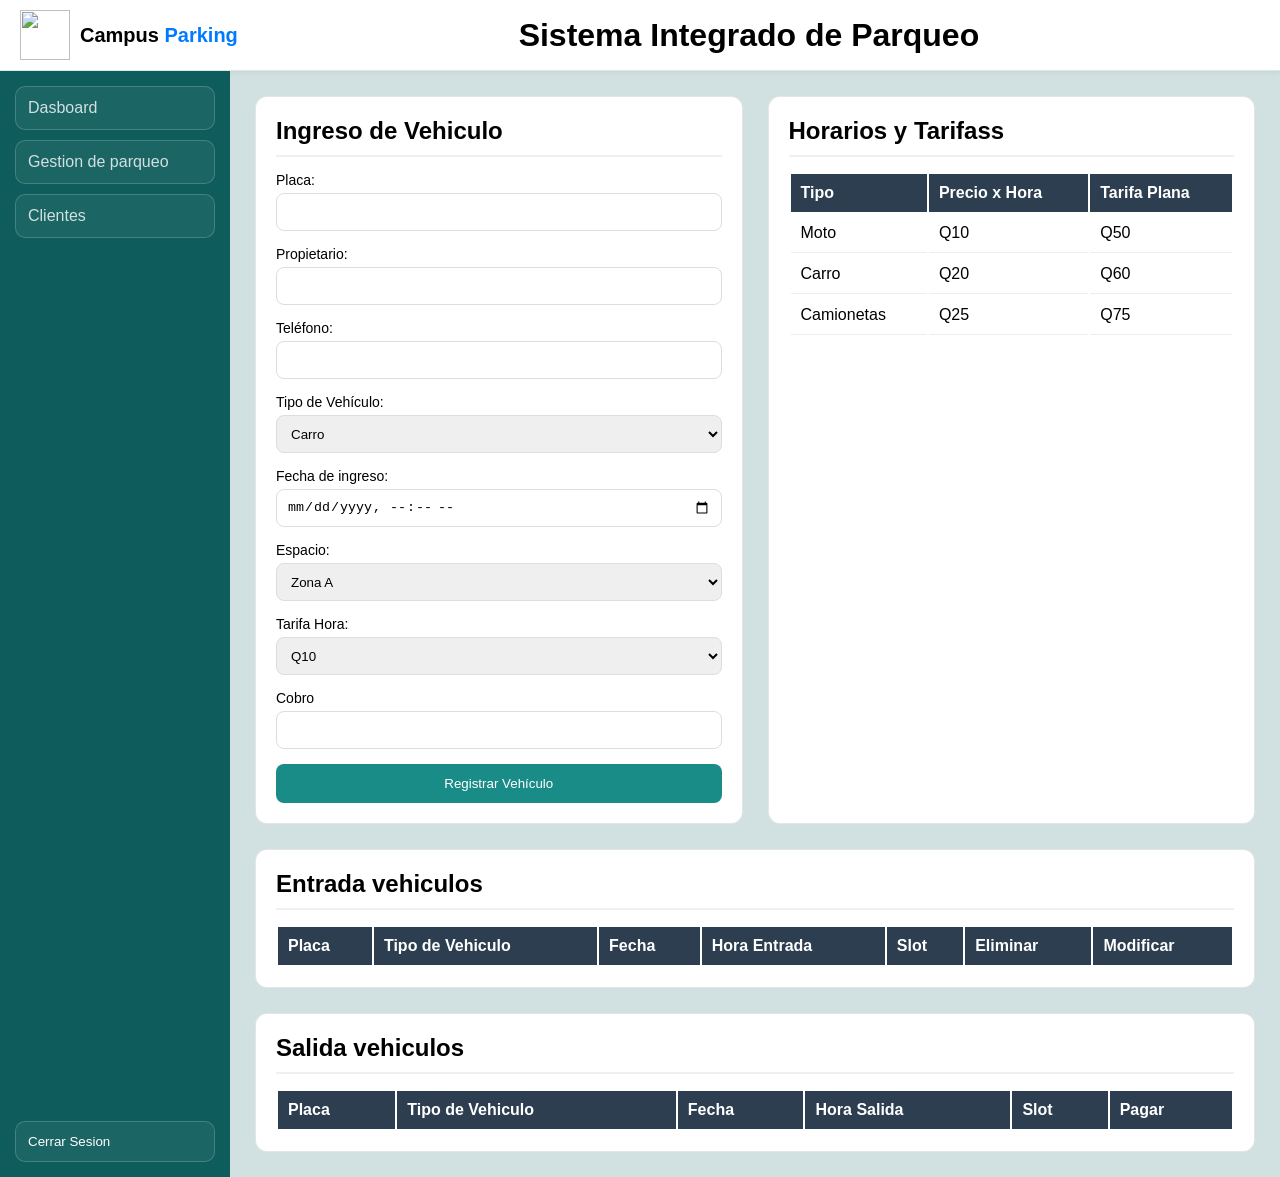
==== index.html @ f17341a6 "feat: :sparkles: Agregar funciones a botones Implementa acciones de pagar, editar y eliminar vehícul" ====
<!DOCTYPE html>
<html lang="en">

<head>
    <meta charset="UTF-8">
    <meta name="viewport" content="width=device-width, initial-scale=1.0">
    <link rel="stylesheet" href="./Estilos.css">
    <title>Document</title>
</head>

<body>
    <header class="contenidoheader">
        <div class="logo">
            <img src="" alt="">
            <span>Campus <em>Parking</em></span>
        </div>

        <div class="titulo">
            <h1>Sistema Integrado de Parqueo</h1>
        </div>

        <div></div>
    </header>

    <!-- Contenido main -->
    <main class="contenidomain">

        <!-- navbar -->
        <div class="contenidonav">
            <nav class="navbar">
                <ol>
                    <li>Dasboard</li>
                    <li>Gestion de parqueo
                        <ul>
                            <li>Operaciones</li>
                            <li>Estado de parqueo</li>
                        </ul>
                    </li>
                    <li>Clientes</li>
                </ol>

                <button class="BtnCerrrar">Cerrar Sesion</button>
            </nav>
        </div>

        <div class="contenedorMain">
            <div class="arriba">

                <!-- formulario de ingreso de vehiculo -->
                <div class="contendorblanco">
                    <form action="" id="FormularioIngreso">
                        <h1>Ingreso de Vehiculo</h1>

                        <div class="formulario">
                            <label>Placa:</label>
                            <input type="text" id="Placa" maxlength="7" required />
                        </div>

                        <div class="formulario">
                            <label>Propietario:</label>
                            <input type="text" required/>
                        </div>

                        <div class="formulario">
                            <label>Teléfono:</label>
                            <input type="text" maxlength="8" required/>
                        </div>

                        <div class="formulario">
                            <label>Tipo de Vehículo:</label>
                            <select id="TipoVehiculo">
                                <option>Carro</option>
                                <option>Moto</option>
                                <option>Bus</option>
                                <option>Camión</option>
                            </select>
                        </div>

                        <div class="formulario">
                            <label>Fecha de ingreso:</label>
                            <input type="datetime-local" id="fechaingreso"  required/>
                        </div>

                        <div class="formulario">
                            <label>Espacio:</label>
                            <select id="Espacio">
                                <option>Zona A</option>
                                <option>Zona B</option>
                                <option>Zona C</option>
                                <option>Zona D</option>
                            </select>
                        </div>

                        <div class="formulario">
                            <label>Tarifa Hora:</label>
                            <select id="TarifaHora">
                                <option value="10">Q10</option>
                                <option value="50">Q50</option>
                                <option value="20">Q20</option>
                                <option value="60">Q60</option>
                                <option value="25">Q25</option>
                                <option value="75">Q75</option>
                            </select>
                        </div>

                        <div class="formulario">
                            <label>Cobro</label>
                            <input type="text">
                        </div>

                        <button class="btn-registrar"> Registrar Vehículo</button>
                    </form>
                </div>

                <!-- Informacion de tarifas -->
                <div class="contendorblanco" id="contendortarifa">
                    <h1>Horarios y Tarifass</h1>
                    <table>
                        <thead>
                            <tr>
                                <th>Tipo</th>
                                <th>Precio x Hora</th>
                                <th>Tarifa Plana</th>
                            </tr>
                        </thead>
                        <tbody>
                            <tr>
                                <td>Moto</td>
                                <td>Q10</td>
                                <td>Q50</td>
                            </tr>

                            <tr>
                                <td>Carro</td>
                                <td>Q20</td>
                                <td>Q60</td>
                            </tr>

                            <tr>
                                <td>Camionetas</td>
                                <td>Q25</td>
                                <td>Q75</td>
                            </tr>
                        </tbody>
                    </table>
                </div>
            </div>

            <!-- tabla de vehiculos registrados -->
            <div class="arriba">
                <div class="contendorblanco" id="contenedor2">
                    <h1>Entrada vehiculos</h1>
                    <table id="tabla1">
                        <thead>
                            <tr>
                                <th>Placa</th>
                                <th>Tipo de Vehiculo</th>
                                <th>Fecha</th>
                                <th>Hora Entrada</th>
                                <th>Slot</th>
                                <th>Eliminar</th>
                                <th>Modificar</th>
                            </tr>
                        </thead>
                        <tbody id="tabla2">
                        </tbody>
                    </table>
                </div>
            </div>

            <!-- Tabla de vehiculos de Salida -->
             <div class="arriba">
                <div class="contendorblanco" id="contenedor2">
                    <h1>Salida vehiculos</h1>
                    <table id="tabla1">
                        <thead>
                            <tr>
                                <th>Placa</th>
                                <th>Tipo de Vehiculo</th>
                                <th>Fecha</th>
                                <th>Hora Salida</th>
                                <th>Slot</th>
                                <th>Pagar</th>
                            </tr>
                        </thead>
                        <tbody id="tabla3">
                        </tbody>
                    </table>
                </div>
            </div>
        </div>
    </main>
    <script src="./main.js"></script>
</body>
</html>
---- Estilos.css ----
* {
    margin: 0;
    padding: 0;
    box-sizing: border-box;
}

body {
    min-height: 100vh;
    background: rgb(209, 224, 224);
    font-family: Arial, sans-serif; 
}

/************* Login **************/
.main-login {
    display: flex;
    justify-content: center;
    align-items: center;
    min-height: 100vh;
    width: 100%;
}

.Contendor-login {
    width: 350px;
    padding: 20px;
    border: 2px solid rgba(42, 38, 38, 0.2);
    border-radius: 15px;
    background: #fff; 
}

.Contendor-login h1 {
    font-size: 36px;
    text-align: center;
    border-bottom: 2px solid rgba(42, 38, 38, 0.2);
    margin-bottom: 20px;
}

.inputs {
    position: relative;
    width: 100%;
    height: 50px;
    margin: 20px 0;
}

.inputs input {
    width: 100%;
    height: 100%;
    outline: none;
    padding: 0 45px 0 15px;
    font-size: 15px;
    border-radius: 40px;
    border: 2px solid rgba(42, 38, 38, 0.2);
}

.inputs i {
    position: absolute;
    right: 20px;
    top: 50%;
    transform: translateY(-50%);
    font-size: 20px;
}

.btn-login {
    width: 100%;
    height: 45px;
    border: none;
    border-radius: 40px;
    cursor: pointer;
    font-size: 16px;
    background: #1a8c87;
    color: white;
    transition: 0.3s;
}

.btn-login:hover { background: #0e5c5c; }

/************* Header **************/
.contenidoheader {
    display: flex;
    justify-content: space-between;
    align-items: center;
    background: #fff;
    padding: 10px 20px;
    box-shadow: 0 1px 6px rgba(0, 0, 0, .07);
    border-bottom: 1px solid #dde8e8;
}

.logo { display: flex; align-items: center; }
.logo img { width: 50px; height: 50px; margin-right: 10px; }
.logo span { font-size: 20px; font-weight: 600; }
.logo em { font-style: normal; color: #007bff; }

.contenidomain {
    display: flex;
    min-height: calc(100vh - 70px);
}

/************* NavBar **************/
.navbar {
    background-color: #0e5c5c;
    display: flex;
    flex-direction: column;
    justify-content: space-between;
    width: 230px;
    padding: 15px;
    height: 100%;
}

.navbar li {
    margin-bottom: 10px;
    background: rgba(255, 255, 255, 0.06);
    border: 1px solid rgba(255, 255, 255, 0.18);
    color: rgba(255, 255, 255, 0.80);
    cursor: pointer;
    list-style: none;
    border-radius: 10px;
    padding: 12px;
    transition: 0.3s;
}

.navbar li:hover {
    background: rgba(255, 255, 255, 0.12);
    color: #fff;
}

/* Submenús */
.navbar ul {
    max-height: 0;
    overflow: hidden;
    opacity: 0;
    transition: 0.3s ease-in-out;
    padding-left: 10px;
}

.navbar li:hover ul {
    max-height: 200px;
    opacity: 1;
    margin-top: 10px;
}

.BtnCerrrar {
    width: 100%;
    padding: 12px;
    background: rgba(255, 255, 255, 0.06);
    border: 1px solid rgba(255, 255, 255, 0.18);
    border-radius: 10px;
    color: #fff;
    cursor: pointer;
    text-align: left;
}

/************* Contenedores y Tablas **************/
.contenedorMain {
    flex: 1;
    padding: 25px;
    display: flex;
    flex-direction: column;
    gap: 25px;
}

.arriba {
    display: flex;
    flex-wrap: wrap;
    gap: 25px;
}

.contendorblanco {
    background: #fff;
    padding: 20px;
    border-radius: 12px;
    border: 1px solid rgba(0,0,0,0.1);
    flex: 1;
    min-width: 300px;
}

.contendorblanco h1 {
    font-size: 1.5rem;
    margin-bottom: 15px;
    border-bottom: 2px solid #f0f0f0;
    padding-bottom: 10px;
}

.formulario { margin-bottom: 15px; }
.formulario label { display: block; font-size: 14px; margin-bottom: 5px; }
.formulario input, .formulario select {
    width: 100%;
    height: 38px;
    border: 1.5px solid #ddd;
    border-radius: 8px;
    padding: 0 10px;
}

.btn-registrar {
    width: 100%;
    padding: 12px;
    background: #1a8c87;
    color: white;
    border: none;
    border-radius: 8px;
    cursor: pointer;
}

table {
    width: 100%;
    margin-top: 10px;
}

th { background: #2c3e50; color: white; padding: 10px; text-align: left; }
td { padding: 10px; border-bottom: 1px solid #eee; }
tr:hover { background: #f3f1f1; }

/***** Grid de Espacios (Pantalla 2) *****/
.columnas {
    display: grid;
    grid-template-columns: repeat(auto-fill, minmax(100px, 1fr));
    gap: 15px;
}

.espacios {
    border: 2px solid green;
    border-radius: 10px;
    padding: 20px;
    text-align: center;
    background: #e8f5e9;
}

/********Botones de tabla (Eliminar, Modificar y Pagar)*********/
.btneliminar {
    padding: 8px 12px;
    background: #ff0101c3;
    color: white;
    border: none;
    border-radius: 6px;
    cursor: pointer;
}

.btnmodificar {
    padding: 8px 12px;
    background: #1a8c87;
    color: white;
    border: none;
    border-radius: 6px;
    cursor: pointer;
}

.BtnPagar{
    padding: 8px 12px;
    background: #0bb508b7;
    color: white;
    border: none;
    border-radius: 6px;
    cursor: pointer;
}
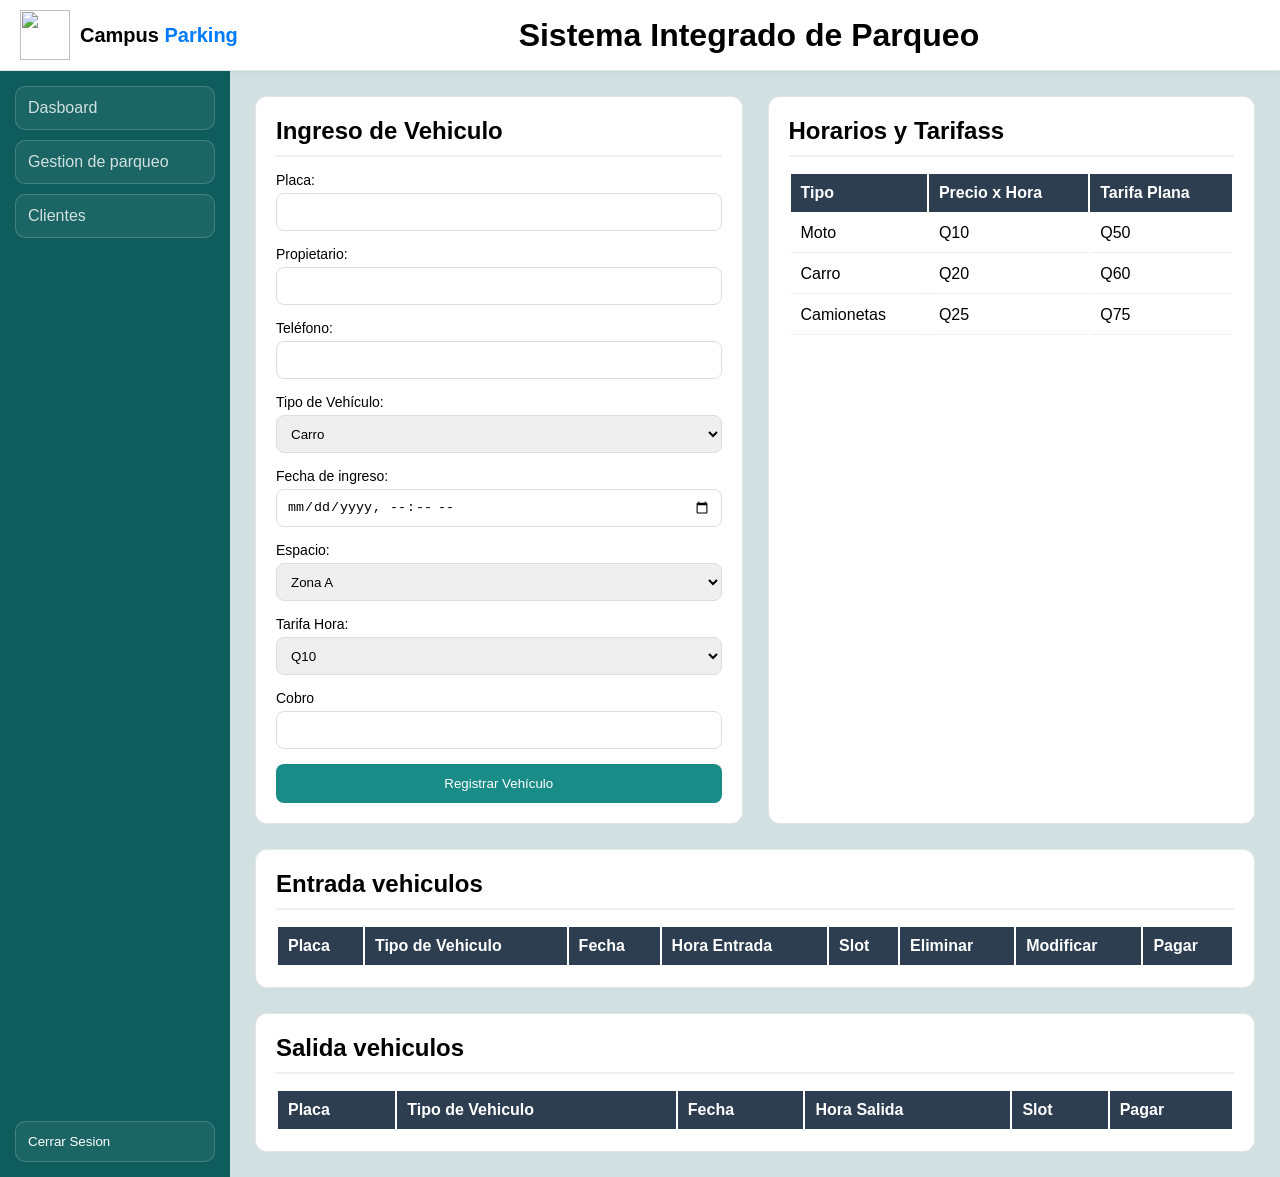
==== commit b7deaa5a: "feat: :sparkles: registrar pago y asignar espacio Procesa pagos y mueve vehículos a espacios ocupado" ====
--- a/index.html
+++ b/index.html
@@ -108,7 +108,7 @@
                             <input type="text">
                         </div>
 
-                        <button class="btn-registrar"> Registrar Vehículo</button>
+                        <button class="btn-registrar" id="Btnregistrar"> Registrar Vehículo</button>
                     </form>
                 </div>
 
@@ -160,6 +160,7 @@
                                 <th>Slot</th>
                                 <th>Eliminar</th>
                                 <th>Modificar</th>
+                                <th>Pagar</th>
                             </tr>
                         </thead>
                         <tbody id="tabla2">
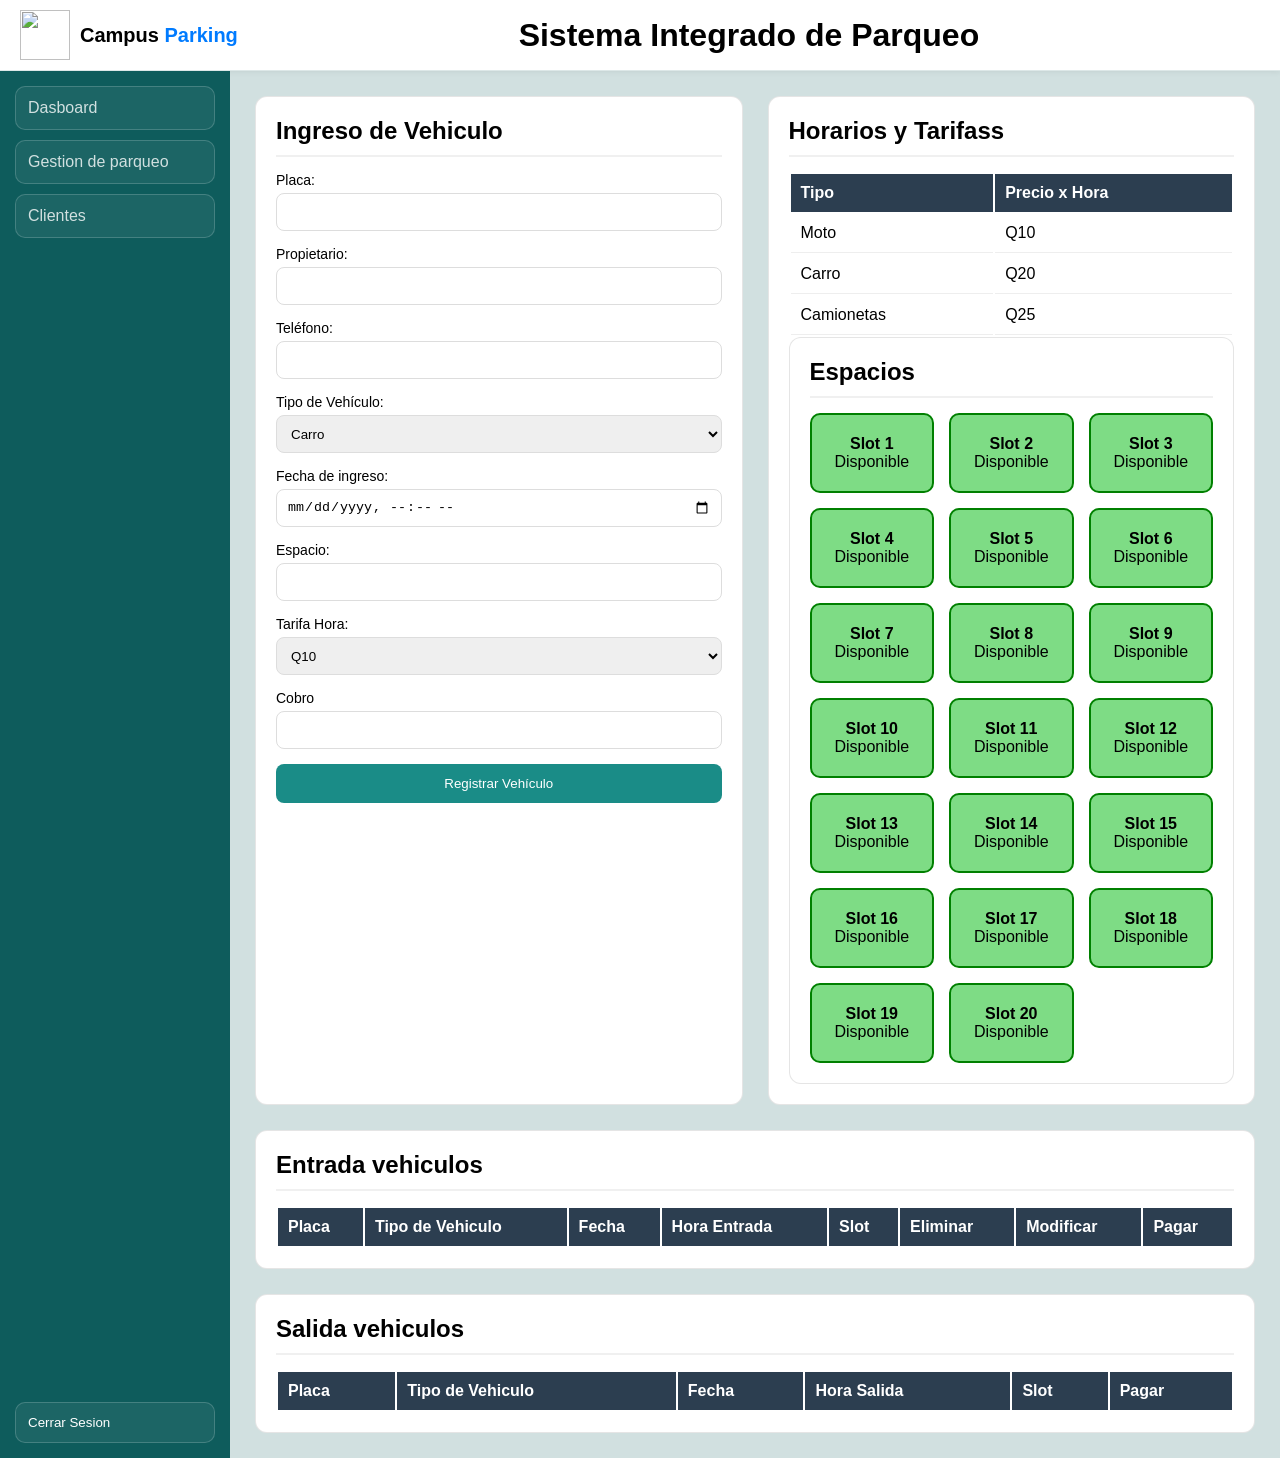
==== commit 80664125: "feat: :sparkles: agregar espacios y calcular ganancias Permite añadir espacios y mostrar ganancias d" ====
--- a/index.html
+++ b/index.html
@@ -83,12 +83,7 @@
 
                         <div class="formulario">
                             <label>Espacio:</label>
-                            <select id="Espacio">
-                                <option>Zona A</option>
-                                <option>Zona B</option>
-                                <option>Zona C</option>
-                                <option>Zona D</option>
-                            </select>
+                            <input type="number" id="Espacio"  required min="0" max="20"/>
                         </div>
 
                         <div class="formulario">
@@ -120,32 +115,36 @@
                             <tr>
                                 <th>Tipo</th>
                                 <th>Precio x Hora</th>
-                                <th>Tarifa Plana</th>
                             </tr>
                         </thead>
                         <tbody>
                             <tr>
                                 <td>Moto</td>
                                 <td>Q10</td>
-                                <td>Q50</td>
                             </tr>
 
                             <tr>
                                 <td>Carro</td>
                                 <td>Q20</td>
-                                <td>Q60</td>
                             </tr>
 
                             <tr>
                                 <td>Camionetas</td>
                                 <td>Q25</td>
-                                <td>Q75</td>
                             </tr>
                         </tbody>
                     </table>
+                    <!-- Tabla de espacios -->
+                    <div class="arriba">
+                        <div class="contendorblanco" id="EspaciosContenedor">
+                            <h1>Espacios</h1>
+                            <div class="columnas" id="tablaespacios">
+                            </div>
+                        </div>
+                    </div>
                 </div>
             </div>
-
+            
             <!-- tabla de vehiculos registrados -->
             <div class="arriba">
                 <div class="contendorblanco" id="contenedor2">
--- a/Estilos.css
+++ b/Estilos.css
@@ -220,7 +220,16 @@
     border-radius: 10px;
     padding: 20px;
     text-align: center;
-    background: #e8f5e9;
+    background: #54d15ec0;
+}
+
+.ocupado {
+    border: 2px solid rgb(168, 0, 0);
+    border-radius: 10px;
+    padding: 20px;
+    text-align: center;
+    background:rgba(228, 94, 94, 0.664) ;
+   
 }
 
 /********Botones de tabla (Eliminar, Modificar y Pagar)*********/
@@ -249,4 +258,5 @@
     border: none;
     border-radius: 6px;
     cursor: pointer;
-}+}
+
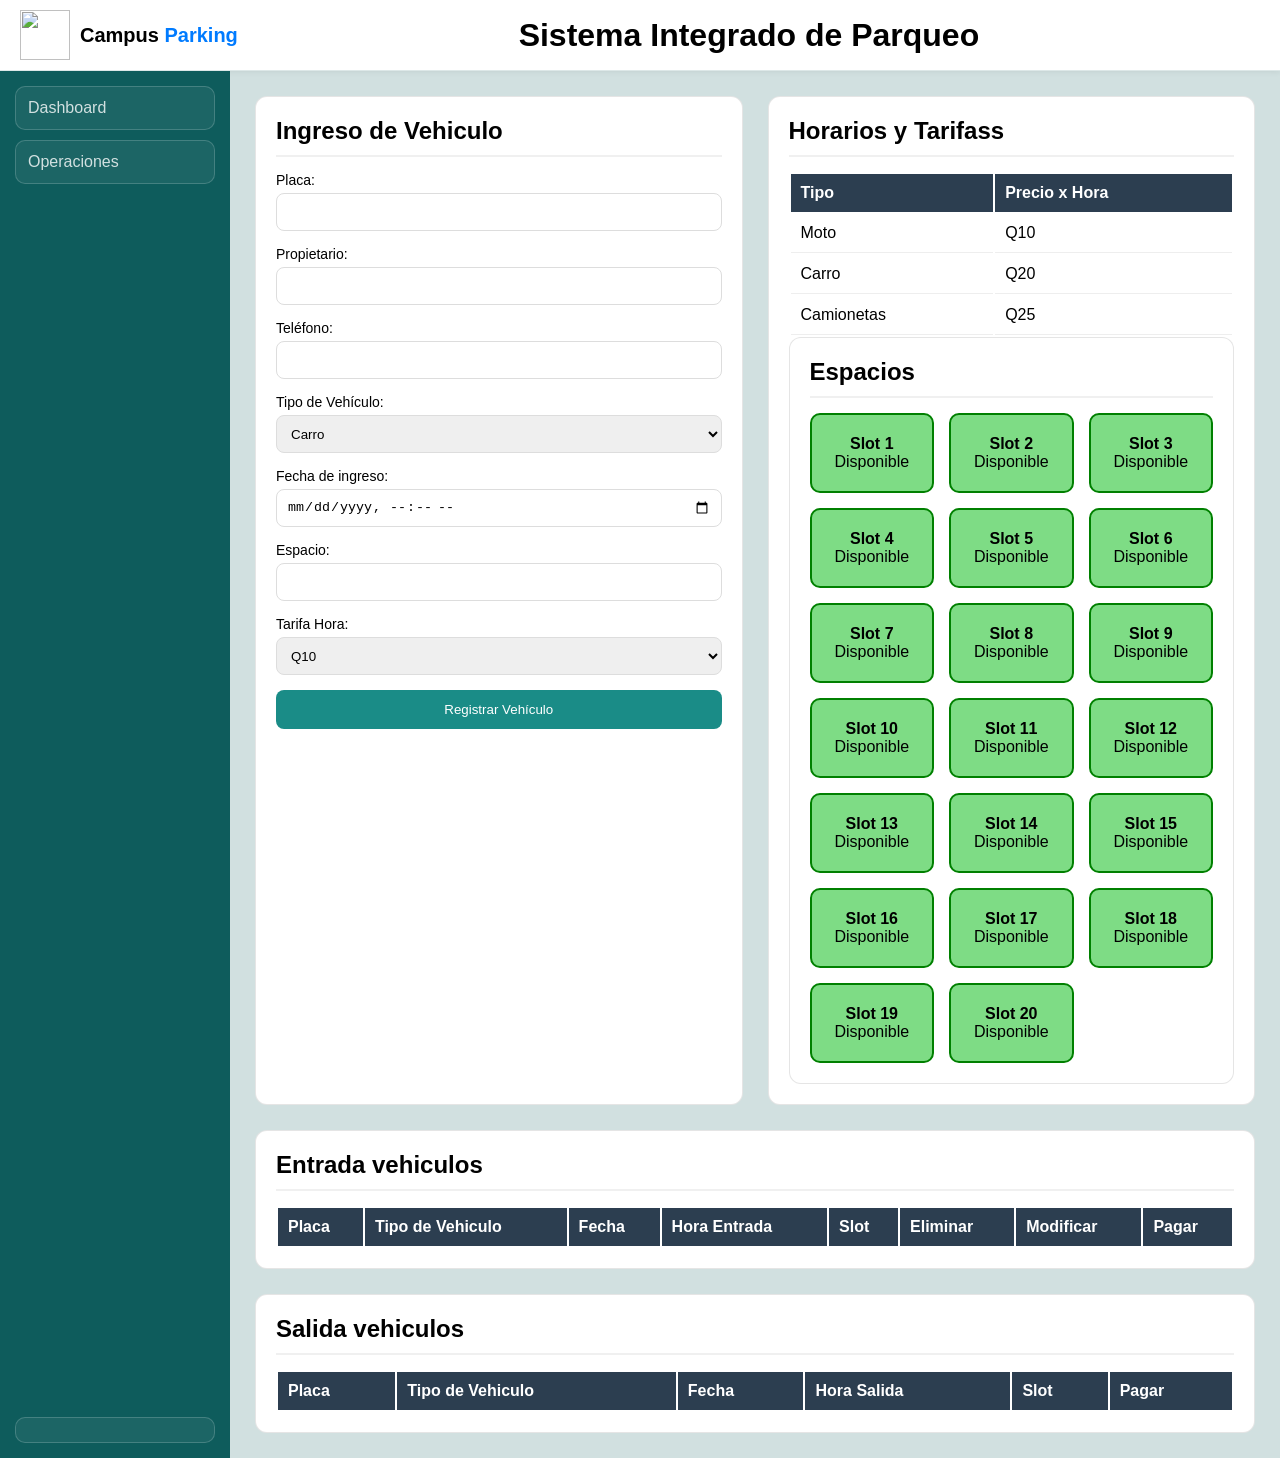
==== commit 3c7bddd7: "refactor: :recycle: reorganizar y limpiar código Reorganiza funciones y elimina fragmentos no utiliz" ====
--- a/index.html
+++ b/index.html
@@ -29,17 +29,11 @@
         <div class="contenidonav">
             <nav class="navbar">
                 <ol>
-                    <li>Dasboard</li>
-                    <li>Gestion de parqueo
-                        <ul>
-                            <li>Operaciones</li>
-                            <li>Estado de parqueo</li>
-                        </ul>
-                    </li>
-                    <li>Clientes</li>
+                    <a href="./dashboard.html"><li>Dashboard</li></a>
+                    <a href="./index.html"><li>Operaciones</li></a>
                 </ol>
 
-                <button class="BtnCerrrar">Cerrar Sesion</button>
+                <button class="BtnCerrrar"><a href="./login.html"></a></button>
             </nav>
         </div>
 
@@ -90,17 +84,9 @@
                             <label>Tarifa Hora:</label>
                             <select id="TarifaHora">
                                 <option value="10">Q10</option>
-                                <option value="50">Q50</option>
                                 <option value="20">Q20</option>
-                                <option value="60">Q60</option>
                                 <option value="25">Q25</option>
-                                <option value="75">Q75</option>
                             </select>
-                        </div>
-
-                        <div class="formulario">
-                            <label>Cobro</label>
-                            <input type="text">
                         </div>
 
                         <button class="btn-registrar" id="Btnregistrar"> Registrar Vehículo</button>
--- a/Estilos.css
+++ b/Estilos.css
@@ -122,21 +122,6 @@
     color: #fff;
 }
 
-/* Submenús */
-.navbar ul {
-    max-height: 0;
-    overflow: hidden;
-    opacity: 0;
-    transition: 0.3s ease-in-out;
-    padding-left: 10px;
-}
-
-.navbar li:hover ul {
-    max-height: 200px;
-    opacity: 1;
-    margin-top: 10px;
-}
-
 .BtnCerrrar {
     width: 100%;
     padding: 12px;
@@ -260,3 +245,7 @@
     cursor: pointer;
 }
 
+a{
+    color: rgba(255, 255, 255, 0.80);   
+    text-decoration: none;
+}
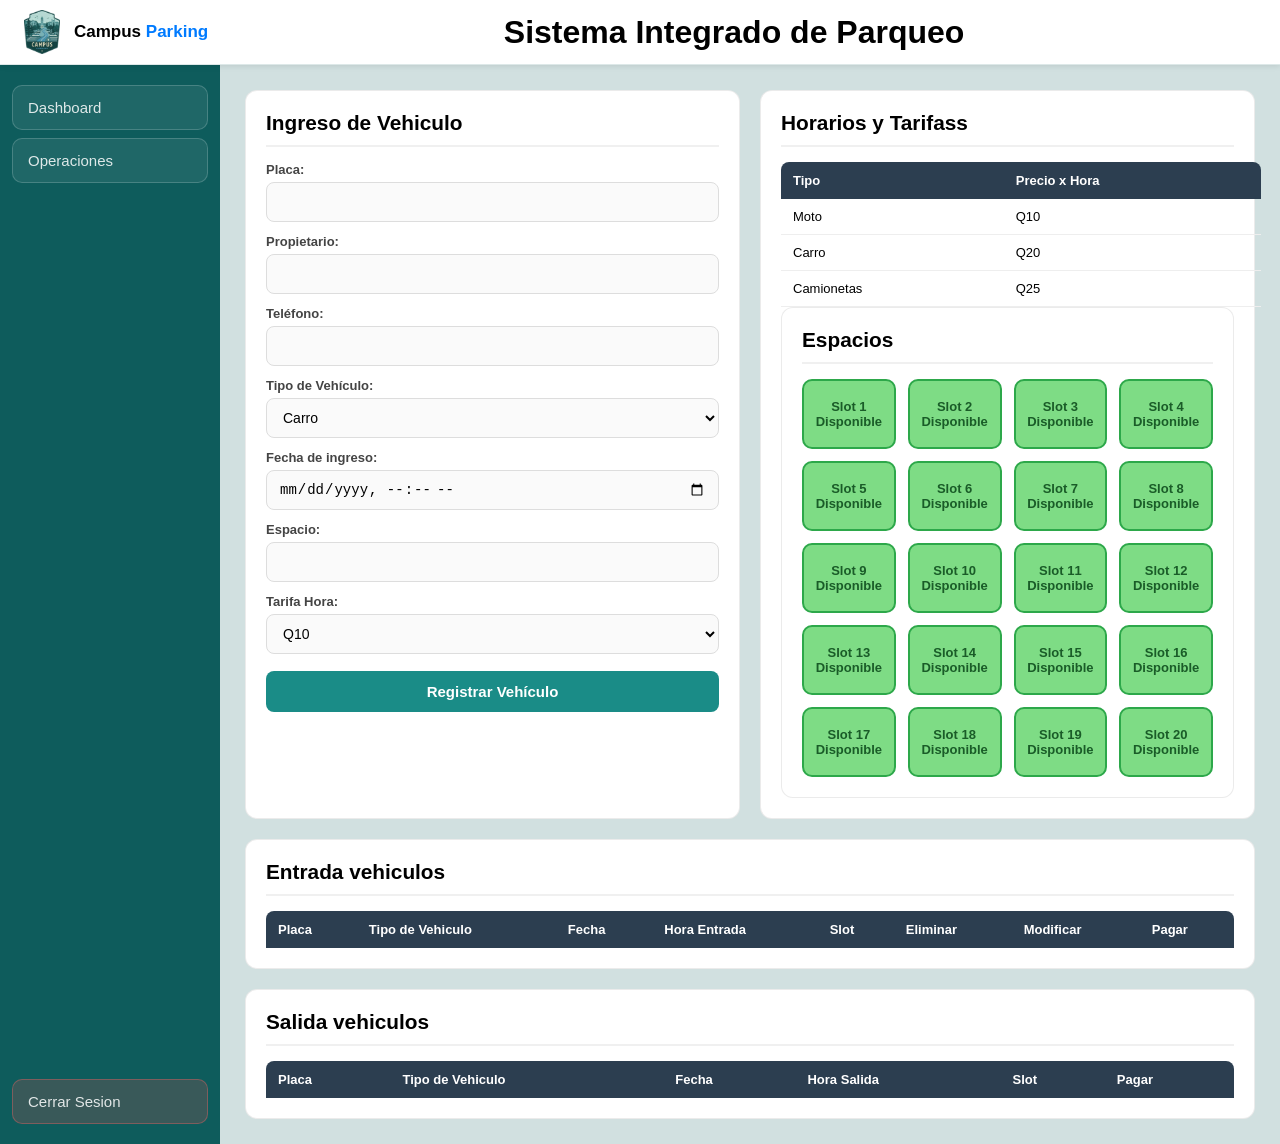
==== commit 3f9edce2: "style: :art: adaptar diseño responsivo Ajusta la interfaz para diferentes tamaños de pantalla." ====
--- a/index.html
+++ b/index.html
@@ -4,14 +4,15 @@
 <head>
     <meta charset="UTF-8">
     <meta name="viewport" content="width=device-width, initial-scale=1.0">
-    <link rel="stylesheet" href="./Estilos.css">
-    <title>Document</title>
+    <link rel="stylesheet" href="./Estilos/Estilos.css">
+    <link rel="stylesheet" href="./Estilos/responsive.css">
+    <title>Sistema Parqueo</title>
 </head>
 
 <body>
     <header class="contenidoheader">
         <div class="logo">
-            <img src="" alt="">
+            <img src="./Multimedia/logo.png" alt="logo">
             <span>Campus <em>Parking</em></span>
         </div>
 
@@ -28,12 +29,12 @@
         <!-- navbar -->
         <div class="contenidonav">
             <nav class="navbar">
-                <ol>
+                <ul>
                     <a href="./dashboard.html"><li>Dashboard</li></a>
                     <a href="./index.html"><li>Operaciones</li></a>
-                </ol>
+                </ul>
 
-                <button class="BtnCerrrar"><a href="./login.html"></a></button>
+                <button class="BtnCerrrar"><a href="./login.html">Cerrar Sesion</a></button>
             </nav>
         </div>
 
@@ -130,7 +131,7 @@
                     </div>
                 </div>
             </div>
-            
+            <div class="tabla-responsive">
             <!-- tabla de vehiculos registrados -->
             <div class="arriba">
                 <div class="contendorblanco" id="contenedor2">
@@ -153,8 +154,9 @@
                     </table>
                 </div>
             </div>
-
+            </div>
             <!-- Tabla de vehiculos de Salida -->
+              <div class="tabla-responsive">
              <div class="arriba">
                 <div class="contendorblanco" id="contenedor2">
                     <h1>Salida vehiculos</h1>
@@ -174,8 +176,9 @@
                     </table>
                 </div>
             </div>
+            </div>
         </div>
     </main>
-    <script src="./main.js"></script>
+    <script src="./JavaScript/main.js"></script>
 </body>
 </html>
--- a/Estilos/Estilos.css
+++ b/Estilos/Estilos.css
@@ -0,0 +1,394 @@
+* {
+    margin: 0;
+    padding: 0;
+    box-sizing: border-box;
+}
+
+body {
+    min-height: 100vh;
+    background: rgb(209, 224, 224);
+    font-family: Arial, sans-serif;
+    overflow-x: hidden;
+}
+
+/* ============================================
+   LOGIN
+   ============================================ */
+.main-login {
+    display: flex;
+    justify-content: center;
+    align-items: center;
+    min-height: 100vh;
+    width: 100%;
+    padding: 20px;
+}
+
+.Contendor-login {
+    width: 100%;
+    max-width: 380px;
+    padding: 30px 25px;
+    border: 2px solid rgba(42, 38, 38, 0.2);
+    border-radius: 15px;
+    background: #fff;
+}
+
+.Contendor-login h1 {
+    font-size: 30px;
+    text-align: center;
+    border-bottom: 2px solid rgba(42, 38, 38, 0.2);
+    margin-bottom: 20px;
+    padding-bottom: 15px;
+}
+
+.inputs {
+    position: relative;
+    width: 100%;
+    height: 50px;
+    margin: 20px 0;
+}
+
+.inputs input {
+    width: 100%;
+    height: 100%;
+    outline: none;
+    padding: 0 45px 0 15px;
+    font-size: 15px;
+    border-radius: 40px;
+    border: 2px solid rgba(42, 38, 38, 0.2);
+}
+
+.inputs i {
+    position: absolute;
+    right: 20px;
+    top: 50%;
+    transform: translateY(-50%);
+    font-size: 20px;
+}
+
+.btn-login {
+    width: 100%;
+    height: 45px;
+    border: none;
+    border-radius: 40px;
+    cursor: pointer;
+    font-size: 16px;
+    background: #1a8c87;
+    color: white;
+    transition: background 0.3s;
+}
+
+.btn-login:hover,
+.btn-login:active { background: #0e5c5c; }
+
+/* ============================================
+   HEADER
+   ============================================ */
+.contenidoheader {
+    display: flex;
+    justify-content: space-between;
+    align-items: center;
+    background: #fff;
+    padding: 0 20px;
+    height: 65px;
+    box-shadow: 0 1px 6px rgba(0, 0, 0, .10);
+    border-bottom: 1px solid #dde8e8;
+    position: sticky;
+    top: 0;
+    z-index: 100;
+}
+
+.logo {
+    display: flex;
+    align-items: center;
+    gap: 10px;
+    flex-shrink: 0;
+}
+
+.logo img {
+    width: 44px;
+    height: 44px;
+    object-fit: contain;
+}
+
+.logo span {
+    font-size: 17px;
+    font-weight: 700;
+    line-height: 1.2;
+    white-space: nowrap;
+}
+
+.logo em {
+    font-style: normal;
+    color: #007bff;
+}
+
+.header-title {
+    font-size: 15px;
+    font-weight: 600;
+    text-align: center;
+    color: #2c3e50;
+    flex: 1;
+    padding: 0 12px;
+    overflow: hidden;
+    white-space: nowrap;
+    text-overflow: ellipsis;
+}
+
+/* ============================================
+   LAYOUT PRINCIPAL
+   ============================================ */
+.contenidomain {
+    display: flex;
+    min-height: calc(100vh - 65px);
+    position: relative;
+}
+
+/* ============================================
+                    NAVBAR
+   ============================================ */
+.navbar {
+    background-color: #0e5c5c;
+    display: flex;
+    flex-direction: column;
+    justify-content: space-between;
+    width: 220px;
+    flex-shrink: 0;
+    padding: 20px 12px;
+    transition: transform 0.3s ease;
+    height: 100%
+}
+.navbar ul { list-style: none; padding: 0; margin: 0; text-decoration: none; }
+
+.navbar li {
+    margin-bottom: 8px;
+    background: rgba(255, 255, 255, 0.07);
+    border: 1px solid rgba(255, 255, 255, 0.18);
+    color: rgba(255, 255, 255, 0.85);
+    cursor: pointer;
+    border-radius: 10px;
+    padding: 13px 15px;
+    font-size: 15px;
+}
+
+.navbar li:hover,
+.navbar li.active {
+    background: rgba(255, 255, 255, 0.18);
+    color: #fff;
+}
+
+.BtnCerrrar {
+    width: 100%;
+    padding: 13px 15px;
+    background: rgba(255, 80, 80, 0.18);
+    border: 1px solid rgba(255, 100, 100, 0.35);
+    border-radius: 10px;
+    color: #ffaaaa;
+    cursor: pointer;
+    text-align: left;
+    font-size: 15px;
+}
+
+.BtnCerrrar:hover {
+    background: rgba(255, 80, 80, 0.30);
+    color: #fff;
+}
+
+a {
+    color: rgba(255, 255, 255, 0.85);
+    text-decoration: none;
+}
+
+/* Overlay oscuro */
+.nav-overlay {
+    display: none;
+    position: fixed;
+    inset: 0;
+    background: rgba(0, 0, 0, 0.50);
+    z-index: 150;
+}
+
+.nav-overlay.active { display: block; }
+
+/* ============================================
+                CONTENIDO PRINCIPAL
+   ============================================ */
+.contenedorMain {
+    flex: 1;
+    padding: 25px;
+    display: flex;
+    flex-direction: column;
+    gap: 20px;
+    overflow-x: hidden;
+    min-width: 0;
+}
+
+.arriba {
+    display: flex;
+    flex-wrap: wrap;
+    gap: 20px;
+}
+
+.contendorblanco {
+    background: #fff;
+    padding: 20px;
+    border-radius: 12px;
+    border: 1px solid rgba(0, 0, 0, 0.08);
+    flex: 1;
+    min-width: 280px;
+}
+
+.contendorblanco h1 {
+    font-size: 1.3rem;
+    margin-bottom: 15px;
+    border-bottom: 2px solid #f0f0f0;
+    padding-bottom: 10px;
+}
+
+/* ============================================
+                FORMULARIOS
+   ============================================ */
+.formulario { margin-bottom: 12px; }
+
+.formulario label {
+    display: block;
+    font-size: 13px;
+    font-weight: 600;
+    color: #444;
+    margin-bottom: 5px;
+}
+
+.formulario input,
+.formulario select {
+    width: 100%;
+    height: 40px;
+    border: 1.5px solid #ddd;
+    border-radius: 8px;
+    padding: 0 12px;
+    font-size: 14px;
+    transition: border-color 0.2s;
+    background: #fafafa;
+}
+
+.formulario input:focus,
+.formulario select:focus {
+    outline: none;
+    border-color: #1a8c87;
+    background: #fff;
+}
+
+.btn-registrar {
+    width: 100%;
+    padding: 12px;
+    background: #1a8c87;
+    color: white;
+    border: none;
+    border-radius: 8px;
+    cursor: pointer;
+    font-size: 15px;
+    font-weight: 600;
+    transition: background 0.25s;
+    margin-top: 5px;
+}
+
+.btn-registrar:hover { background: #0e5c5c; }
+
+/* ============================================
+                    TABLAS
+   ============================================ */
+.tabla-responsive {
+    width: 100%;
+    overflow-x: auto;
+    -webkit-overflow-scrolling: touch;
+    border-radius: 8px;
+}
+
+table {
+    width: 100%;
+    min-width: 480px;
+    border-collapse: collapse;
+    margin-top: 8px;
+}
+
+th {
+    background: #2c3e50;
+    color: white;
+    padding: 11px 12px;
+    text-align: left;
+    font-size: 13px;
+    white-space: nowrap;
+}
+
+th:first-child { border-radius: 8px 0 0 0; }
+th:last-child  { border-radius: 0 8px 0 0; }
+
+td {
+    padding: 10px 12px;
+    border-bottom: 1px solid #eee;
+    font-size: 13px;
+    white-space: nowrap;
+}
+
+tr:hover td { background: #f5f8f8; }
+
+/* ============================================
+             GRID ESPACIOS DE PARQUEO
+   ============================================ */
+.columnas {
+    display: grid;
+    grid-template-columns: repeat(auto-fill, minmax(90px, 1fr));
+    gap: 12px;
+}
+
+.espacios,
+.ocupado {
+    border-radius: 10px;
+    padding: 18px 10px;
+    text-align: center;
+    font-size: 13px;
+    font-weight: 600;
+    cursor: pointer;
+    transition: transform 0.15s, box-shadow 0.15s;
+}
+
+.espacios:hover,
+.ocupado:hover {
+    transform: translateY(-2px);
+    box-shadow: 0 4px 12px rgba(0,0,0,0.15);
+}
+
+.espacios {
+    border: 2px solid #2da84a;
+    background: #54d15ec0;
+    color: #1a5c28;
+}
+
+.ocupado {
+    border: 2px solid rgb(168, 0, 0);
+    background: rgba(228, 94, 94, 0.664);
+    color: #6b0000;
+}
+
+/* ============================================
+            BOTONES DE TABLA
+   ============================================ */
+.btneliminar,
+.btnmodificar,
+.BtnPagar {
+    padding: 7px 11px;
+    color: white;
+    border: none;
+    border-radius: 6px;
+    cursor: pointer;
+    font-size: 12px;
+    font-weight: 600;
+    transition: opacity 0.2s;
+}
+
+.btneliminar  { background: #e63b3b; }
+.btnmodificar { background: #1a8c87; }
+.BtnPagar     { background: #1aaa17; }
+
+.btneliminar:hover,
+.btnmodificar:hover,
+.BtnPagar:hover { opacity: 0.85; }
+
--- a/Estilos/responsive.css
+++ b/Estilos/responsive.css
@@ -0,0 +1,89 @@
+
+@media (max-width: 900px) {
+
+    .menu-toggle { display: flex; }
+
+    .header-title { font-size: 13px; }
+
+    /* Navbar se convierte en drawer lateral */
+    .navbar {
+        position: fixed;
+        top: 0;
+        left: 0;
+        height: 100vh;
+        width: 240px;
+        z-index: 200;
+        transform: translateX(-100%);
+        padding-top: 75px;
+        box-shadow: 4px 0 20px rgba(0,0,0,0.25);
+    }
+
+    .navbar.open { transform: translateX(0); }
+
+    .contenedorMain {
+        padding: 18px;
+        gap: 15px;
+    }
+
+    .contendorblanco { min-width: 100%; }
+
+    .arriba {
+        flex-direction: column;
+        gap: 15px;
+    }
+}
+
+
+@media (max-width: 600px) {
+
+    .contenidoheader {
+        padding: 0 12px;
+        height: 56px;
+    }
+
+    .logo img { width: 34px; height: 34px; }
+    .logo span { font-size: 13px; }
+
+    /* Ocultar título largo en header en móvil */
+    .header-title { display: none; }
+
+    .contenedorMain { padding: 12px; gap: 12px; }
+
+    .contendorblanco {
+        padding: 14px 12px;
+        border-radius: 10px;
+        min-width: 100%;
+    }
+
+    .contendorblanco h1 { font-size: 1.05rem; }
+
+    .formulario input,
+    .formulario select {
+        height: 44px;
+        font-size: 15px;
+    }
+
+    .btn-registrar { padding: 14px; font-size: 15px; }
+
+    .columnas {
+        grid-template-columns: repeat(auto-fill, minmax(72px, 1fr));
+        gap: 8px;
+    }
+
+    .espacios,
+    .ocupado { padding: 13px 6px; font-size: 12px; }
+
+    .btneliminar,
+    .btnmodificar,
+    .BtnPagar { padding: 6px 8px; font-size: 11px; }
+
+    .Contendor-login { padding: 22px 16px; }
+    .Contendor-login h1 { font-size: 25px; }
+}
+
+
+@media (max-width: 380px) {
+    .logo span { display: none; }
+    .contenedorMain { padding: 10px; }
+    .contendorblanco { padding: 12px 10px; }
+}
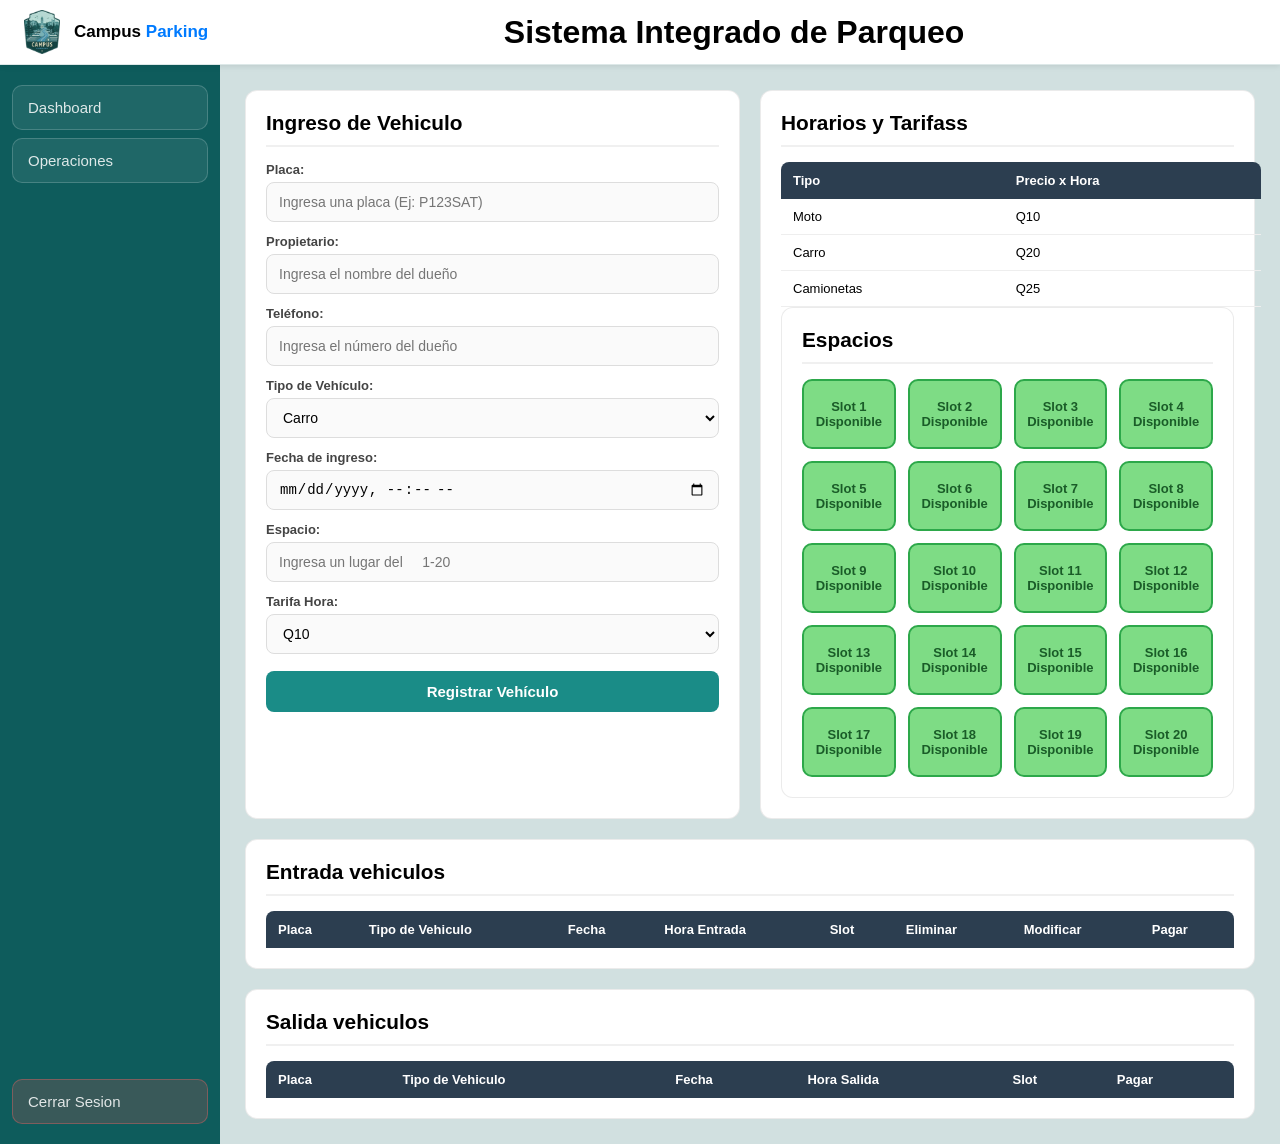
==== commit b3f215b2: "feat: :sparkles: validar placas duplicadas Impide agregar vehículos con placas ya registradas." ====
--- a/index.html
+++ b/index.html
@@ -48,17 +48,17 @@
 
                         <div class="formulario">
                             <label>Placa:</label>
-                            <input type="text" id="Placa" maxlength="7" required />
+                            <input type="text" id="Placa" maxlength="7" placeholder="Ingresa una placa (Ej: P123SAT)" required/>
                         </div>
 
                         <div class="formulario">
                             <label>Propietario:</label>
-                            <input type="text" required/>
+                            <input type="text" placeholder="Ingresa el nombre del dueño" required/>
                         </div>
 
                         <div class="formulario">
                             <label>Teléfono:</label>
-                            <input type="text" maxlength="8" required/>
+                            <input type="text" maxlength="8" placeholder="Ingresa el número del dueño" required/>
                         </div>
 
                         <div class="formulario">
@@ -78,7 +78,7 @@
 
                         <div class="formulario">
                             <label>Espacio:</label>
-                            <input type="number" id="Espacio"  required min="0" max="20"/>
+                            <input type="number" id="Espacio"  placeholder="Ingresa un lugar del     1-20" required min="0" max="20"/>
                         </div>
 
                         <div class="formulario">
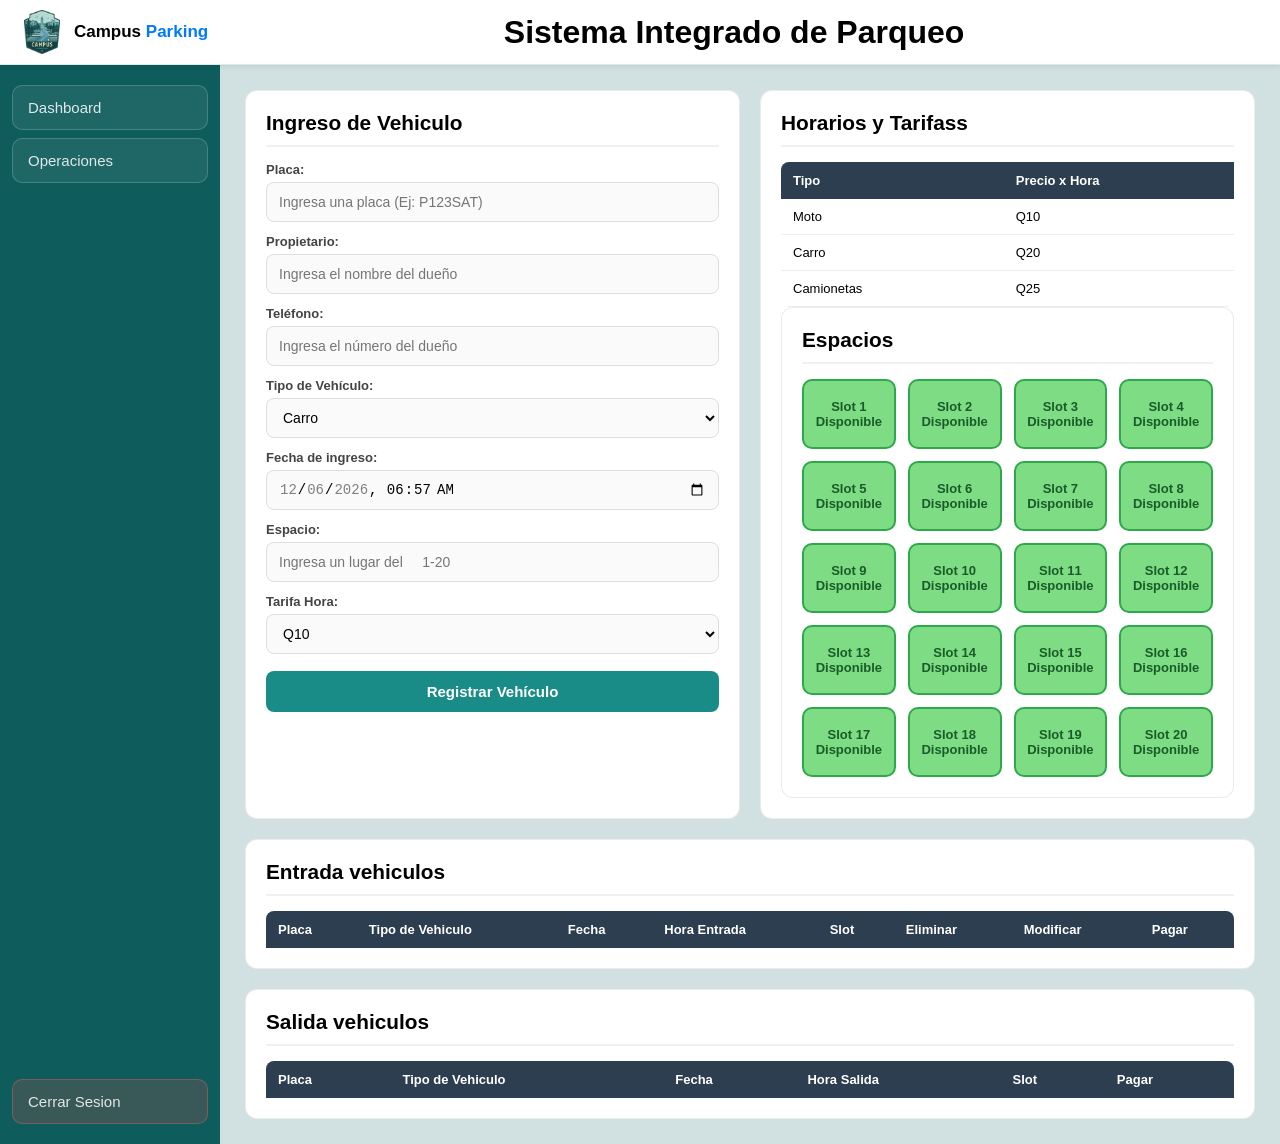
==== commit 41e47cd1: "fix: :bug: Correcion de errores en apartados del formulario entrada Correcion de errores en apartado" ====
--- a/index.html
+++ b/index.html
@@ -1,184 +1,207 @@
 <!DOCTYPE html>
 <html lang="en">
 
+
 <head>
-    <meta charset="UTF-8">
-    <meta name="viewport" content="width=device-width, initial-scale=1.0">
-    <link rel="stylesheet" href="./Estilos/Estilos.css">
-    <link rel="stylesheet" href="./Estilos/responsive.css">
-    <title>Sistema Parqueo</title>
+   <meta charset="UTF-8">
+   <meta name="viewport" content="width=device-width, initial-scale=1.0">
+   <link rel="stylesheet" href="./Estilos/Estilos.css">
+   <link rel="stylesheet" href="./Estilos/responsive.css">
+   <title>Sistema Parqueo</title>
 </head>
 
+
 <body>
-    <header class="contenidoheader">
-        <div class="logo">
-            <img src="./Multimedia/logo.png" alt="logo">
-            <span>Campus <em>Parking</em></span>
-        </div>
-
-        <div class="titulo">
-            <h1>Sistema Integrado de Parqueo</h1>
-        </div>
-
-        <div></div>
-    </header>
-
-    <!-- Contenido main -->
-    <main class="contenidomain">
-
-        <!-- navbar -->
-        <div class="contenidonav">
-            <nav class="navbar">
-                <ul>
-                    <a href="./dashboard.html"><li>Dashboard</li></a>
-                    <a href="./index.html"><li>Operaciones</li></a>
-                </ul>
-
-                <button class="BtnCerrrar"><a href="./login.html">Cerrar Sesion</a></button>
-            </nav>
-        </div>
-
-        <div class="contenedorMain">
+   <header class="contenidoheader">
+       <div class="logo">
+           <img src="./Multimedia/logo.png" alt="logo">
+           <span>Campus <em>Parking</em></span>
+       </div>
+
+
+       <div class="titulo">
+           <h1>Sistema Integrado de Parqueo</h1>
+       </div>
+
+
+       <div></div>
+   </header>
+
+
+   <!-- Contenido main -->
+   <main class="contenidomain">
+
+
+       <!-- navbar -->
+       <div class="contenidonav">
+           <nav class="navbar">
+               <ul>
+                   <a href="./dashboard.html"><li>Dashboard</li></a>
+                   <a href="./index.html"><li>Operaciones</li></a>
+               </ul>
+
+
+               <button class="BtnCerrrar"><a href="./login.html">Cerrar Sesion</a></button>
+           </nav>
+       </div>
+
+
+       <div class="contenedorMain">
+           <div class="arriba">
+
+
+               <!-- formulario de ingreso de vehiculo -->
+               <div class="contendorblanco">
+                   <form action="" id="FormularioIngreso">
+                       <h1>Ingreso de Vehiculo</h1>
+
+
+                       <div class="formulario">
+                           <label>Placa:</label>
+                           <input type="text" id="Placa" maxlength="7" placeholder="Ingresa una placa (Ej: P123SAT)" required/>
+                       </div>
+
+
+                       <div class="formulario">
+                           <label>Propietario:</label>
+                           <input type="text" placeholder="Ingresa el nombre del dueño" required/>
+                       </div>
+
+
+                       <div class="formulario">
+                           <label>Teléfono:</label>
+                           <input type="text" maxlength="8" placeholder="Ingresa el número del dueño" required/>
+                       </div>
+
+
+                       <div class="formulario">
+                           <label>Tipo de Vehículo:</label>
+                           <select id="TipoVehiculo">
+                               <option>Carro</option>
+                               <option>Moto</option>
+                               <option>Bus</option>
+                               <option>Camión</option>
+                           </select>
+                       </div>
+
+
+                       <div class="formulario">
+                           <label>Fecha de ingreso:</label>
+                           <input type="datetime-local" id="fechaingreso" max="2026-05-31T23:59" min="2024-06-01T00:00"required/>
+                       </div>
+
+
+                       <div class="formulario">
+                           <label>Espacio:</label>
+                           <input type="number" id="Espacio"  placeholder="Ingresa un lugar del     1-20" required min="0" max="20"/>
+                       </div>
+
+
+                       <div class="formulario">
+                           <label>Tarifa Hora:</label>
+                           <select id="TarifaHora">
+                               <option value="10">Q10</option>
+                               <option value="20">Q20</option>
+                               <option value="25">Q25</option>
+                           </select>
+                       </div>
+
+
+                       <button class="btn-registrar" id="Btnregistrar"> Registrar Vehículo</button>
+                   </form>
+               </div>
+
+
+               <!-- Informacion de tarifas -->
+               <div class="contendorblanco" id="contendortarifa">
+                   <div class="tabla-responsive">
+                   <h1>Horarios y Tarifass</h1>
+                   <table>
+                       <thead>
+                           <tr>
+                               <th>Tipo</th>
+                               <th>Precio x Hora</th>
+                           </tr>
+                       </thead>
+                       <tbody>
+                           <tr>
+                               <td>Moto</td>
+                               <td>Q10</td>
+                           </tr>
+
+
+                           <tr>
+                               <td>Carro</td>
+                               <td>Q20</td>
+                           </tr>
+
+
+                           <tr>
+                               <td>Camionetas</td>
+                               <td>Q25</td>
+                           </tr>
+                       </tbody>
+                   </table>
+               </div>
+                   <!-- Tabla de espacios -->
+                   <div class="arriba">
+                       <div class="contendorblanco" id="EspaciosContenedor">
+                           <h1>Espacios</h1>
+                           <div class="columnas" id="tablaespacios">
+                           </div>
+                       </div>
+                   </div>
+               </div>
+           </div>
+           <div class="tabla-responsive">
+           <!-- tabla de vehiculos registrados -->
+           <div class="arriba">
+               <div class="contendorblanco" id="contenedor2">
+                   <h1>Entrada vehiculos</h1>
+                   <table id="tabla1">
+                       <thead>
+                           <tr>
+                               <th>Placa</th>
+                               <th>Tipo de Vehiculo</th>
+                               <th>Fecha</th>
+                               <th>Hora Entrada</th>
+                               <th>Slot</th>
+                               <th>Eliminar</th>
+                               <th>Modificar</th>
+                               <th>Pagar</th>
+                           </tr>
+                       </thead>
+                       <tbody id="tabla2">
+                       </tbody>
+                   </table>
+               </div>
+           </div>
+           </div>
+           <!-- Tabla de vehiculos de Salida -->
+             <div class="tabla-responsive">
             <div class="arriba">
-
-                <!-- formulario de ingreso de vehiculo -->
-                <div class="contendorblanco">
-                    <form action="" id="FormularioIngreso">
-                        <h1>Ingreso de Vehiculo</h1>
-
-                        <div class="formulario">
-                            <label>Placa:</label>
-                            <input type="text" id="Placa" maxlength="7" placeholder="Ingresa una placa (Ej: P123SAT)" required/>
-                        </div>
-
-                        <div class="formulario">
-                            <label>Propietario:</label>
-                            <input type="text" placeholder="Ingresa el nombre del dueño" required/>
-                        </div>
-
-                        <div class="formulario">
-                            <label>Teléfono:</label>
-                            <input type="text" maxlength="8" placeholder="Ingresa el número del dueño" required/>
-                        </div>
-
-                        <div class="formulario">
-                            <label>Tipo de Vehículo:</label>
-                            <select id="TipoVehiculo">
-                                <option>Carro</option>
-                                <option>Moto</option>
-                                <option>Bus</option>
-                                <option>Camión</option>
-                            </select>
-                        </div>
-
-                        <div class="formulario">
-                            <label>Fecha de ingreso:</label>
-                            <input type="datetime-local" id="fechaingreso"  required/>
-                        </div>
-
-                        <div class="formulario">
-                            <label>Espacio:</label>
-                            <input type="number" id="Espacio"  placeholder="Ingresa un lugar del     1-20" required min="0" max="20"/>
-                        </div>
-
-                        <div class="formulario">
-                            <label>Tarifa Hora:</label>
-                            <select id="TarifaHora">
-                                <option value="10">Q10</option>
-                                <option value="20">Q20</option>
-                                <option value="25">Q25</option>
-                            </select>
-                        </div>
-
-                        <button class="btn-registrar" id="Btnregistrar"> Registrar Vehículo</button>
-                    </form>
-                </div>
-
-                <!-- Informacion de tarifas -->
-                <div class="contendorblanco" id="contendortarifa">
-                    <h1>Horarios y Tarifass</h1>
-                    <table>
-                        <thead>
-                            <tr>
-                                <th>Tipo</th>
-                                <th>Precio x Hora</th>
-                            </tr>
-                        </thead>
-                        <tbody>
-                            <tr>
-                                <td>Moto</td>
-                                <td>Q10</td>
-                            </tr>
-
-                            <tr>
-                                <td>Carro</td>
-                                <td>Q20</td>
-                            </tr>
-
-                            <tr>
-                                <td>Camionetas</td>
-                                <td>Q25</td>
-                            </tr>
-                        </tbody>
-                    </table>
-                    <!-- Tabla de espacios -->
-                    <div class="arriba">
-                        <div class="contendorblanco" id="EspaciosContenedor">
-                            <h1>Espacios</h1>
-                            <div class="columnas" id="tablaespacios">
-                            </div>
-                        </div>
-                    </div>
-                </div>
-            </div>
-            <div class="tabla-responsive">
-            <!-- tabla de vehiculos registrados -->
-            <div class="arriba">
-                <div class="contendorblanco" id="contenedor2">
-                    <h1>Entrada vehiculos</h1>
-                    <table id="tabla1">
-                        <thead>
-                            <tr>
-                                <th>Placa</th>
-                                <th>Tipo de Vehiculo</th>
-                                <th>Fecha</th>
-                                <th>Hora Entrada</th>
-                                <th>Slot</th>
-                                <th>Eliminar</th>
-                                <th>Modificar</th>
-                                <th>Pagar</th>
-                            </tr>
-                        </thead>
-                        <tbody id="tabla2">
-                        </tbody>
-                    </table>
-                </div>
-            </div>
-            </div>
-            <!-- Tabla de vehiculos de Salida -->
-              <div class="tabla-responsive">
-             <div class="arriba">
-                <div class="contendorblanco" id="contenedor2">
-                    <h1>Salida vehiculos</h1>
-                    <table id="tabla1">
-                        <thead>
-                            <tr>
-                                <th>Placa</th>
-                                <th>Tipo de Vehiculo</th>
-                                <th>Fecha</th>
-                                <th>Hora Salida</th>
-                                <th>Slot</th>
-                                <th>Pagar</th>
-                            </tr>
-                        </thead>
-                        <tbody id="tabla3">
-                        </tbody>
-                    </table>
-                </div>
-            </div>
-            </div>
-        </div>
-    </main>
-    <script src="./JavaScript/main.js"></script>
+               <div class="contendorblanco" id="contenedor2">
+                   <h1>Salida vehiculos</h1>
+                   <table id="tabla1">
+                       <thead>
+                           <tr>
+                               <th>Placa</th>
+                               <th>Tipo de Vehiculo</th>
+                               <th>Fecha</th>
+                               <th>Hora Salida</th>
+                               <th>Slot</th>
+                               <th>Pagar</th>
+                           </tr>
+                       </thead>
+                       <tbody id="tabla3">
+                       </tbody>
+                   </table>
+               </div>
+           </div>
+           </div>
+       </div>
+   </main>
+   <script src="./JavaScript/main.js"></script>
 </body>
-</html>+</html>
+
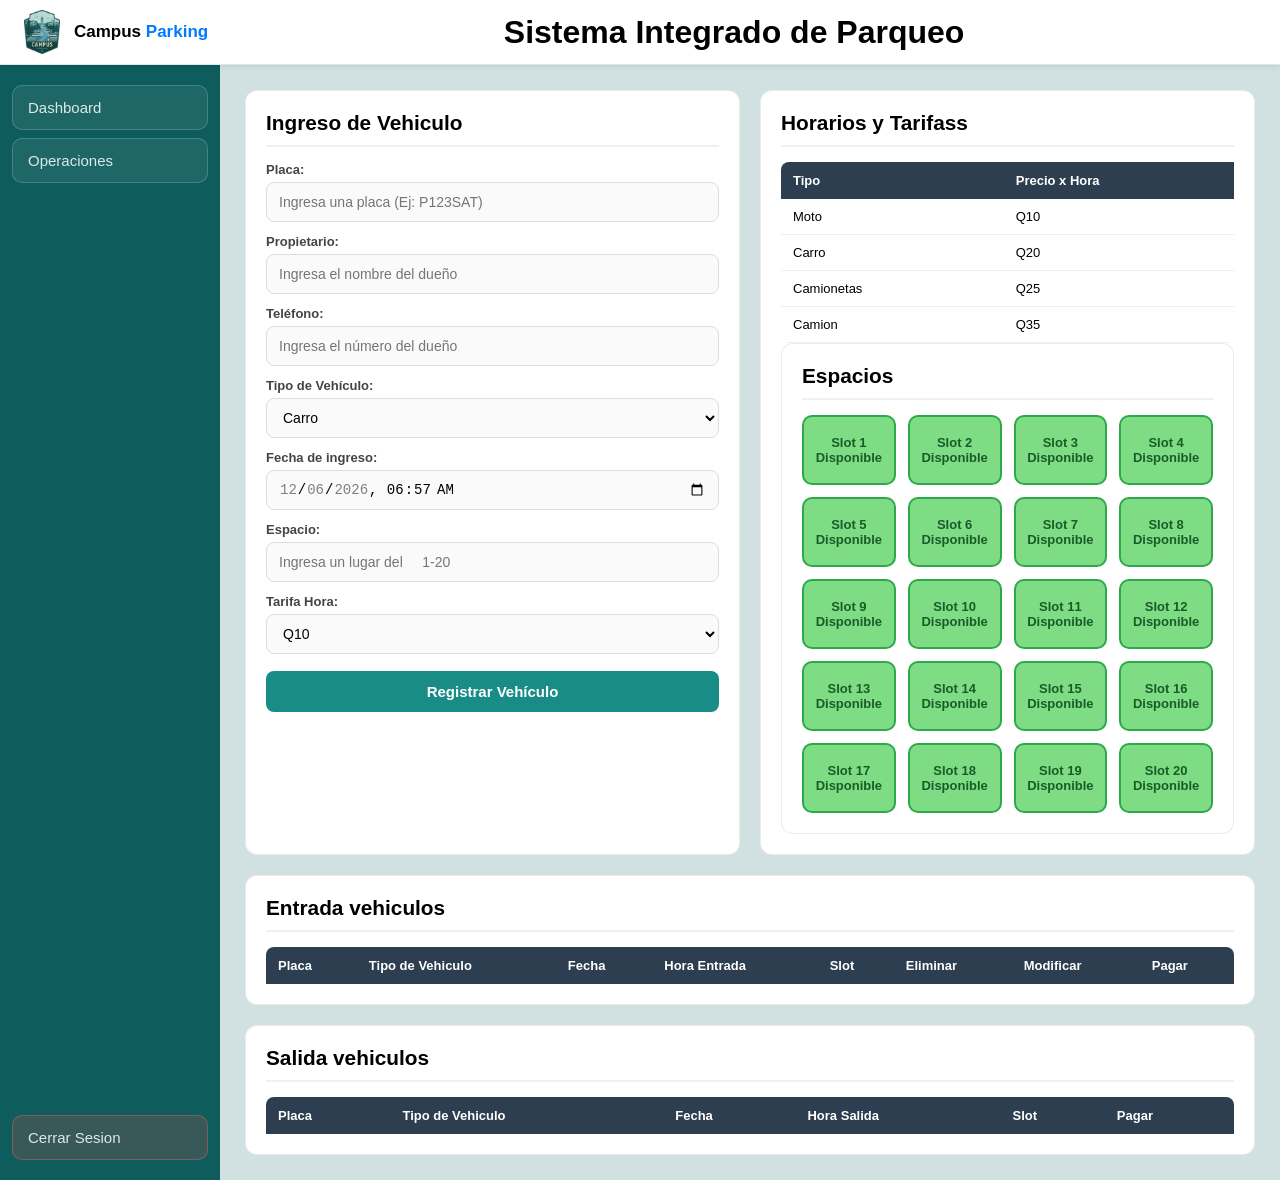
==== commit 35837fdb: "feat: :sparkles: Crear funciones del examen Crear funciones del examen" ====
--- a/index.html
+++ b/index.html
@@ -103,6 +103,7 @@
                                <option value="10">Q10</option>
                                <option value="20">Q20</option>
                                <option value="25">Q25</option>
+                               <option value="35">Q35</option>
                            </select>
                        </div>
 
@@ -140,6 +141,11 @@
                                <td>Camionetas</td>
                                <td>Q25</td>
                            </tr>
+
+                           <tr>
+                            <td>Camion</td>
+                            <td>Q35</td>
+                        </tr>
                        </tbody>
                    </table>
                </div>
--- a/Estilos/Estilos.css
+++ b/Estilos/Estilos.css
@@ -390,5 +390,4 @@
 
 .btneliminar:hover,
 .btnmodificar:hover,
-.BtnPagar:hover { opacity: 0.85; }
-
+.BtnPagar:hover { opacity: 0.85; }
